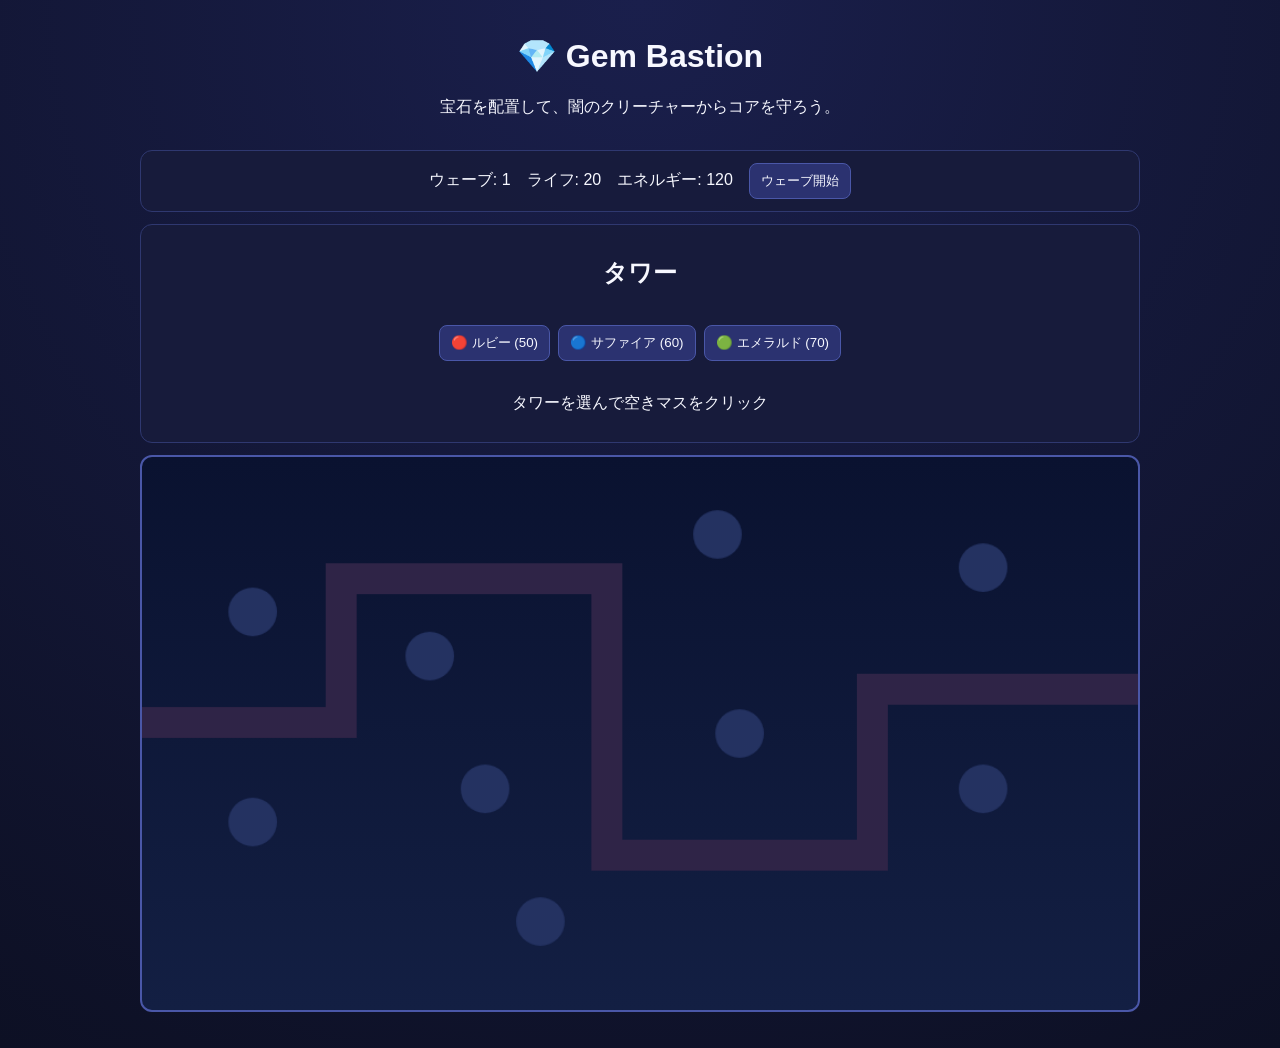
==== index.html @ 21ef4bb1 "Create gem-themed tower defense browser game" ====
<!doctype html>
<html lang="ja">
<head>
  <meta charset="UTF-8" />
  <meta name="viewport" content="width=device-width, initial-scale=1.0" />
  <title>Gem Bastion - 宝石タワーディフェンス</title>
  <link rel="stylesheet" href="styles.css" />
</head>
<body>
  <header>
    <h1>💎 Gem Bastion</h1>
    <p>宝石を配置して、闇のクリーチャーからコアを守ろう。</p>
  </header>

  <main>
    <section class="hud">
      <div>ウェーブ: <span id="wave">1</span></div>
      <div>ライフ: <span id="lives">20</span></div>
      <div>エネルギー: <span id="gold">120</span></div>
      <button id="startWaveBtn">ウェーブ開始</button>
    </section>

    <section class="panel">
      <h2>タワー</h2>
      <div class="tower-buttons">
        <button data-type="ruby">🔴 ルビー (50)</button>
        <button data-type="sapphire">🔵 サファイア (60)</button>
        <button data-type="emerald">🟢 エメラルド (70)</button>
      </div>
      <p id="hint">タワーを選んで空きマスをクリック</p>
    </section>

    <canvas id="game" width="900" height="500"></canvas>
  </main>

  <script src="game.js"></script>
</body>
</html>
---- styles.css ----
:root {
  --bg: #0d1024;
  --panel: #181c3b;
  --text: #f7f8ff;
  --accent: #89f7fe;
}

* { box-sizing: border-box; }

body {
  margin: 0;
  font-family: "Segoe UI", sans-serif;
  color: var(--text);
  background: radial-gradient(circle at top, #1a1f4c, var(--bg));
}

header {
  text-align: center;
  padding: 1rem;
}

main {
  width: min(1000px, 95vw);
  margin: 0 auto 2rem;
}

.hud, .panel {
  display: flex;
  gap: 1rem;
  align-items: center;
  justify-content: center;
  background: rgba(24, 28, 59, 0.95);
  border: 1px solid #2f3870;
  border-radius: 12px;
  padding: 0.75rem 1rem;
  margin-bottom: 0.75rem;
}

.panel { flex-direction: column; }

.tower-buttons {
  display: flex;
  gap: 0.5rem;
}

button {
  background: #2b3270;
  color: var(--text);
  border: 1px solid #4a57a8;
  border-radius: 8px;
  padding: 0.5rem 0.7rem;
  cursor: pointer;
}

button.selected { outline: 2px solid var(--accent); }

#game {
  width: 100%;
  border: 2px solid #4a57a8;
  border-radius: 12px;
  background: linear-gradient(180deg, #0a1230 0%, #131f43 100%);
}
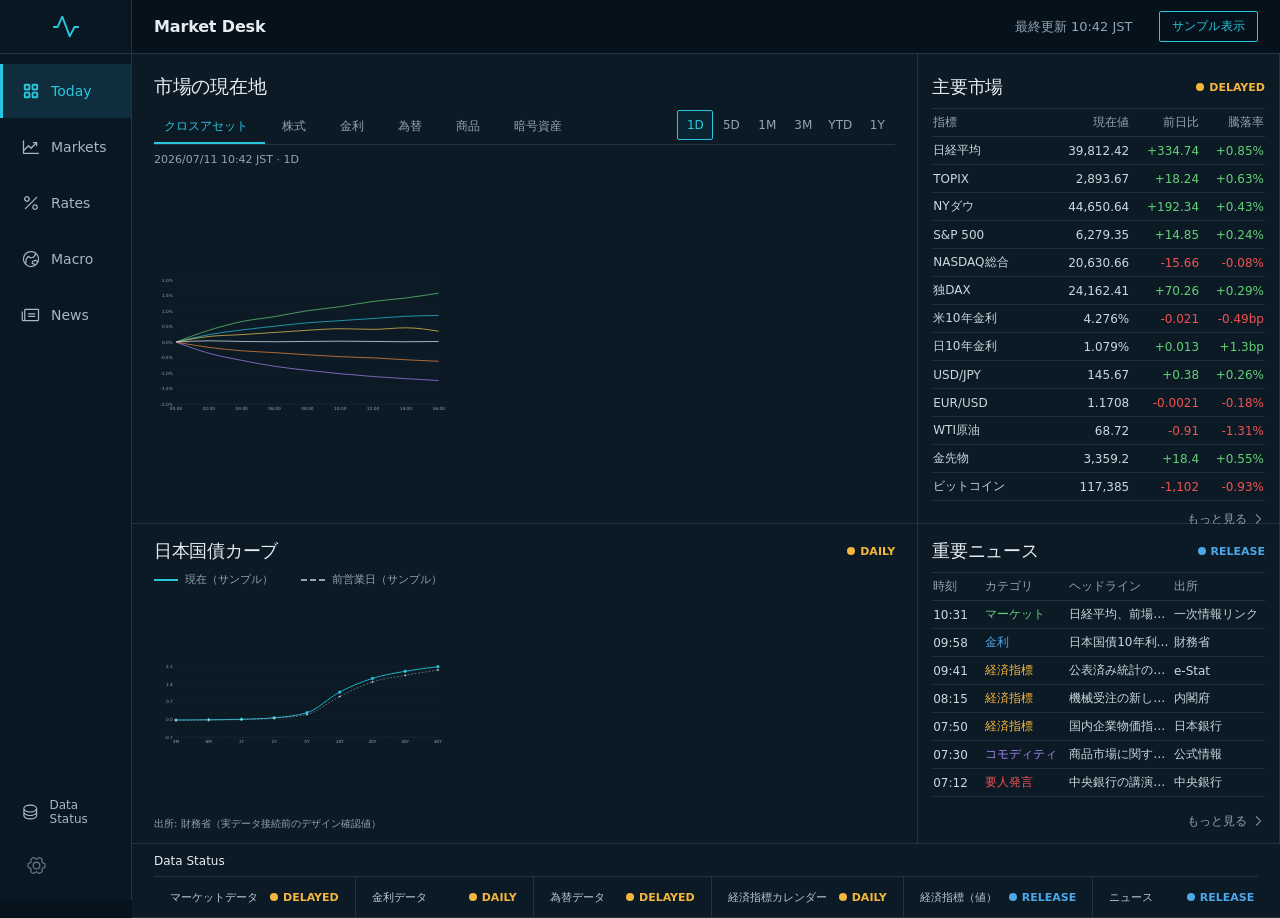
==== commit fad4a981: "Replace test app with Market Desk" ====
--- a/index.html
+++ b/index.html
@@ -1,38 +1,18 @@
 <!doctype html>
 <html lang="ja">
-<head>
-  <meta charset="UTF-8" />
-  <meta name="viewport" content="width=device-width, initial-scale=1.0" />
-  <title>Gem Bastion - 宝石タワーディフェンス</title>
-  <link rel="stylesheet" href="styles.css" />
-</head>
-<body>
-  <header>
-    <h1>💎 Gem Bastion</h1>
-    <p>宝石を配置して、闇のクリーチャーからコアを守ろう。</p>
-  </header>
-
-  <main>
-    <section class="hud">
-      <div>ウェーブ: <span id="wave">1</span></div>
-      <div>ライフ: <span id="lives">20</span></div>
-      <div>エネルギー: <span id="gold">120</span></div>
-      <button id="startWaveBtn">ウェーブ開始</button>
-    </section>
-
-    <section class="panel">
-      <h2>タワー</h2>
-      <div class="tower-buttons">
-        <button data-type="ruby">🔴 ルビー (50)</button>
-        <button data-type="sapphire">🔵 サファイア (60)</button>
-        <button data-type="emerald">🟢 エメラルド (70)</button>
-      </div>
-      <p id="hint">タワーを選んで空きマスをクリック</p>
-    </section>
-
-    <canvas id="game" width="900" height="500"></canvas>
-  </main>
-
-  <script src="game.js"></script>
-</body>
+  <head>
+    <meta charset="UTF-8" />
+    <meta name="viewport" content="width=device-width, initial-scale=1.0" />
+    <meta name="theme-color" content="#07131c" />
+    <meta name="color-scheme" content="dark" />
+    <meta name="description" content="本人専用の金融・経済モニタリングダッシュボード" />
+    <title>Market Desk</title>
+    <script type="module" crossorigin src="./assets/index-BMf4mm3d.js"></script>
+    <link rel="modulepreload" crossorigin href="./assets/icons-C-NNqX5t.js">
+    <link rel="modulepreload" crossorigin href="./assets/charts-Bq5tpJ4H.js">
+    <link rel="stylesheet" crossorigin href="./assets/index-B1P4uvgz.css">
+  </head>
+  <body>
+    <div id="root"></div>
+  </body>
 </html>
--- a/assets/index-B1P4uvgz.css
+++ b/assets/index-B1P4uvgz.css
@@ -0,0 +1 @@
+:root{font-family:Inter,Noto Sans JP,Yu Gothic UI,Hiragino Kaku Gothic ProN,system-ui,sans-serif;color:#e7eef3;background:#07131c;font-synthesis:none;text-rendering:optimizeLegibility;--background: #07131c;--surface: #0b1a25;--surface-raised: #102330;--surface-active: #102d3d;--text: #e7eef3;--muted: #91a4b2;--subtle: #6f8491;--divider: #213541;--divider-strong: #2a4655;--accent: #28c7df;--positive: #64cf76;--negative: #f05252;--warning: #f4b63e;--release: #4ca8e8;--purple: #a987f5}*{box-sizing:border-box}html{min-width:320px;min-height:100%;background:var(--background)}body{margin:0;min-width:320px;min-height:100vh;background:var(--background);color:var(--text);-webkit-font-smoothing:antialiased;font-variant-numeric:tabular-nums}button,input,select{font:inherit}button{color:inherit}a{color:inherit;text-decoration:none}a:hover{color:var(--accent)}button:focus-visible,a:focus-visible{outline:2px solid var(--accent);outline-offset:2px}.app-shell{min-height:100vh;display:grid;grid-template-columns:132px minmax(0,1fr);background:var(--background)}.sidebar{position:fixed;inset:0 auto 0 0;z-index:20;width:132px;display:flex;flex-direction:column;background:#081722;border-right:1px solid var(--divider)}.brand-mark{height:54px;border:0;border-bottom:1px solid var(--divider);background:transparent;color:var(--accent);display:grid;place-items:center;cursor:pointer}.primary-nav{padding-top:10px;display:grid;gap:2px}.nav-item{min-height:54px;width:100%;border:0;border-left:3px solid transparent;background:transparent;color:#a7b6c0;display:flex;align-items:center;gap:10px;padding:0 16px 0 18px;text-align:left;font-size:14px;cursor:pointer}.nav-item:hover{color:var(--text);background:#0d202c}.nav-item.is-active{color:var(--accent);background:var(--surface-active);border-left-color:var(--accent)}.sidebar-footer{margin-top:auto;padding-bottom:14px}.nav-item-footer{min-height:48px;font-size:12px}.settings-button{width:48px;height:42px;margin:8px 0 0 12px;border:0;background:transparent;color:var(--muted);display:grid;place-items:center}.settings-button:disabled{opacity:.65}.workspace{grid-column:2;min-width:0}.topbar{position:sticky;top:0;z-index:15;height:54px;padding:0 22px;display:flex;align-items:center;justify-content:space-between;background:#07131cf7;border-bottom:1px solid var(--divider)}.product-name{font-size:16px;font-weight:600;letter-spacing:-.01em}.topbar-meta{display:flex;align-items:center;gap:26px;color:var(--muted);font-size:13px}.sample-label{color:var(--accent);border:1px solid var(--accent);padding:6px 12px;border-radius:2px;font-size:12px;letter-spacing:.02em}.page-content{min-width:0}.today-layout{min-height:calc(100vh - 54px);display:grid;grid-template-columns:minmax(0,1.63fr) minmax(330px,.75fr);grid-template-rows:minmax(470px,50vh) minmax(320px,34vh) auto;grid-template-areas:"movement markets" "yield news" "status status"}.panel{min-width:0;background:var(--surface);border-right:1px solid var(--divider);border-bottom:1px solid var(--divider)}.movement-panel{grid-area:movement;padding:20px 22px 10px}.markets-panel{grid-area:markets;padding:20px 14px 10px;display:flex;flex-direction:column}.yield-panel{grid-area:yield;padding:14px 22px 8px}.news-panel{grid-area:news;padding:14px 14px 8px;display:flex;flex-direction:column}.panel-title-row{min-height:26px;display:flex;align-items:center;justify-content:space-between;gap:16px}.panel-title-row h1,.panel-title-row h2{margin:0;font-size:19px;font-weight:650;letter-spacing:-.015em}.panel-title-row h2{font-size:18px}.chart-toolbar{margin-top:10px;display:flex;align-items:center;justify-content:space-between;border-bottom:1px solid var(--divider)}.text-tabs,.period-tabs,.comparison-tabs{display:flex;align-items:center}.text-tabs button,.period-tabs button,.comparison-tabs button{border:0;background:transparent;color:var(--muted);cursor:pointer;font-size:12px}.text-tabs button{height:34px;padding:0 17px;border-bottom:2px solid transparent}.text-tabs button:first-child{padding-left:10px}.text-tabs button:hover,.period-tabs button:hover,.comparison-tabs button:hover{color:var(--text)}.text-tabs button.is-active{color:var(--accent);border-bottom-color:var(--accent)}.period-tabs{padding-bottom:4px}.period-tabs button{min-width:36px;height:30px;border:1px solid transparent;border-radius:2px}.period-tabs button.is-active{color:var(--accent);border-color:var(--accent);background:#0b2632}.chart-asof{margin-top:8px;color:var(--muted);font-size:11px}.movement-chart{height:calc(100% - 89px);min-height:310px}.yield-chart{height:calc(100% - 72px);min-height:230px}.detail-chart{height:540px}.data-table{width:100%;border-collapse:collapse;color:#cbd7de;font-size:12px}.data-table th{height:28px;color:var(--muted);font-weight:500;text-align:right;border-top:1px solid var(--divider);border-bottom:1px solid var(--divider);white-space:nowrap}.data-table th:first-child,.data-table td:first-child{text-align:left}.data-table td{height:28px;border-bottom:1px solid #1b303c;text-align:right;white-space:nowrap}.data-table tbody tr:hover{background:#0e2230}.market-table{margin-top:8px}.market-table th:nth-child(1),.market-table td:nth-child(1){width:35%}.is-positive{color:var(--positive)}.is-negative{color:var(--negative)}.is-neutral{color:var(--text)}.panel-link{margin:auto 0 0 auto;min-height:32px;padding:4px 0 0 12px;display:inline-flex;align-items:center;gap:4px;border:0;background:transparent;color:var(--muted);font-size:12px;cursor:pointer}.panel-link:hover{color:var(--accent)}.inline-legend{margin-top:8px;display:flex;gap:28px;color:var(--muted);font-size:11px}.inline-legend span:before{content:"";display:inline-block;width:24px;margin-right:7px;vertical-align:middle;border-top:2px solid}.legend-current:before{border-color:var(--accent)!important}.legend-previous:before{border-color:var(--muted)!important;border-top-style:dashed!important}.panel-footnote{color:var(--muted);font-size:10px}.news-table{margin-top:8px;table-layout:fixed}.news-table th,.news-table td{text-align:left}.news-table th:nth-child(1){width:52px}.news-table th:nth-child(2){width:84px}.news-table th:nth-child(4){width:92px}.news-table td:nth-child(3){overflow:hidden;text-overflow:ellipsis}.category{font-weight:600}.category-マーケット{color:var(--positive)}.category-金利{color:var(--release)}.category-経済指標{color:var(--warning)}.category-コモディティ{color:var(--purple)}.category-要人発言{color:var(--negative)}.status-strip{grid-area:status;background:var(--surface);border-bottom:1px solid var(--divider);padding:10px 22px 0}.status-strip-title{font-size:12px;margin-bottom:8px}.status-strip-items{display:flex;overflow-x:auto;border-top:1px solid var(--divider)}.status-strip-items button{flex:1 0 auto;min-width:178px;height:40px;display:flex;align-items:center;justify-content:space-between;gap:12px;padding:0 16px;border:0;border-right:1px solid var(--divider);background:transparent;color:#b9c7cf;font-size:11px;cursor:pointer}.status-strip-items button:hover{background:#0e2230}.status-badge{display:inline-flex;align-items:center;gap:5px;color:var(--muted);font-size:11px;font-weight:600;white-space:nowrap}.status-dot{width:8px;height:8px;border-radius:50%;background:currentColor}.status-live{color:var(--positive)}.status-delayed,.status-daily,.status-eod{color:var(--warning)}.status-release{color:var(--release)}.status-annual{color:var(--purple)}.freshness-error{color:var(--negative)}.freshness-stale,.freshness-late{color:var(--warning)}.view-stack{padding:22px;display:grid;gap:16px;min-height:calc(100vh - 54px);align-content:start}.view-header{min-height:54px;display:flex;align-items:start;justify-content:space-between;gap:24px}.view-header h1{margin:0 0 5px;font-size:23px;font-weight:650}.view-header p{margin:0;color:var(--muted);font-size:13px;line-height:1.6}.provider-label,.setup-status{color:var(--accent);border:1px solid var(--divider-strong);padding:5px 9px;border-radius:2px;font-size:11px}.market-widget-panel,.catalog-panel,.detail-chart-panel,.setup-panel{border:1px solid var(--divider)}.market-widget-panel{min-height:680px;padding:10px}.privacy-note{margin:0;color:var(--muted);font-size:11px;line-height:1.7}.tradingview-frame{position:relative;background:#07131c}.tradingview-widget-container{width:100%;height:100%;min-height:inherit}.tradingview-widget-container__widget{width:100%;height:100%}.widget-loading{position:absolute;top:0;right:0;bottom:0;left:0;display:grid;place-items:center;color:var(--muted);font-size:12px;pointer-events:none}.empty-state{min-height:180px;display:flex;align-items:center;justify-content:center;gap:14px;color:var(--muted);padding:24px}.empty-state strong{color:var(--text);font-size:14px}.empty-state p{max-width:380px;margin:5px 0 0;font-size:12px;line-height:1.6}.comparison-tabs{width:fit-content;border-bottom:1px solid var(--divider)}.comparison-tabs button{min-height:34px;padding:0 16px;border-bottom:2px solid transparent}.comparison-tabs button.is-active{color:var(--accent);border-bottom-color:var(--accent)}.two-column-view{display:grid;grid-template-columns:minmax(0,1.4fr) minmax(320px,.6fr);gap:16px}.detail-chart-panel,.setup-panel{padding:16px;min-height:620px}.muted{color:var(--muted);font-size:11px}.catalog-panel{overflow:hidden}.catalog-table,.status-table,.full-news-table{font-size:13px}.catalog-table th,.catalog-table td,.status-table th,.status-table td,.full-news-table th,.full-news-table td{height:42px;padding:0 14px;text-align:left}.status-notes{display:flex;gap:26px;color:var(--muted);font-size:11px}.status-notes p{margin:0}.status-notes strong{color:var(--text)}@media(max-width:1180px){.app-shell{grid-template-columns:72px minmax(0,1fr)}.sidebar{width:72px}.nav-item{justify-content:center;padding:0}.nav-item span{display:none}.nav-item-footer{min-height:48px}.settings-button{margin-inline:auto}.workspace{grid-column:2}.today-layout{grid-template-columns:minmax(0,1fr) minmax(310px,.7fr)}.text-tabs button{padding-inline:10px}}@media(max-width:960px){.today-layout{display:block}.movement-panel,.markets-panel,.yield-panel,.news-panel{min-height:460px}.status-strip{min-height:78px}.two-column-view{grid-template-columns:1fr}.setup-panel{min-height:260px}}@media(max-width:720px){.app-shell{display:block}.sidebar{position:sticky;top:0;z-index:30;width:100%;height:52px;flex-direction:row;border-right:0;border-bottom:1px solid var(--divider)}.brand-mark{width:52px;height:52px;border-bottom:0;border-right:1px solid var(--divider);flex:0 0 auto}.primary-nav{flex:1;display:flex;padding:0;overflow-x:auto}.nav-item{width:52px;min-width:52px;min-height:52px;border-left:0;border-bottom:2px solid transparent}.nav-item.is-active{border-bottom-color:var(--accent);border-left-color:transparent}.sidebar-footer{margin:0;padding:0;display:flex}.nav-item-footer{width:52px}.settings-button{display:none}.workspace{min-width:0}.topbar{top:52px;padding-inline:14px}.product-name{font-size:14px}.topbar-meta>span:first-child{display:none}.sample-label{padding:5px 8px}.movement-panel,.markets-panel,.yield-panel,.news-panel{min-height:420px;padding:14px}.movement-panel{min-height:520px}.chart-toolbar{align-items:stretch;flex-direction:column}.text-tabs{overflow-x:auto}.period-tabs{padding-top:5px;overflow-x:auto}.movement-chart{min-height:355px}.table-scroll{overflow-x:auto}.market-table{min-width:500px}.news-table{min-width:680px}.view-stack{padding:14px}.view-header{flex-direction:column}.market-widget-panel{min-height:560px}.catalog-panel{overflow-x:auto}.catalog-table,.status-table,.full-news-table{min-width:760px}.status-notes{flex-direction:column;gap:4px}}@media(prefers-reduced-motion:reduce){*,*:before,*:after{scroll-behavior:auto!important;transition-duration:.01ms!important;animation-duration:.01ms!important}}
